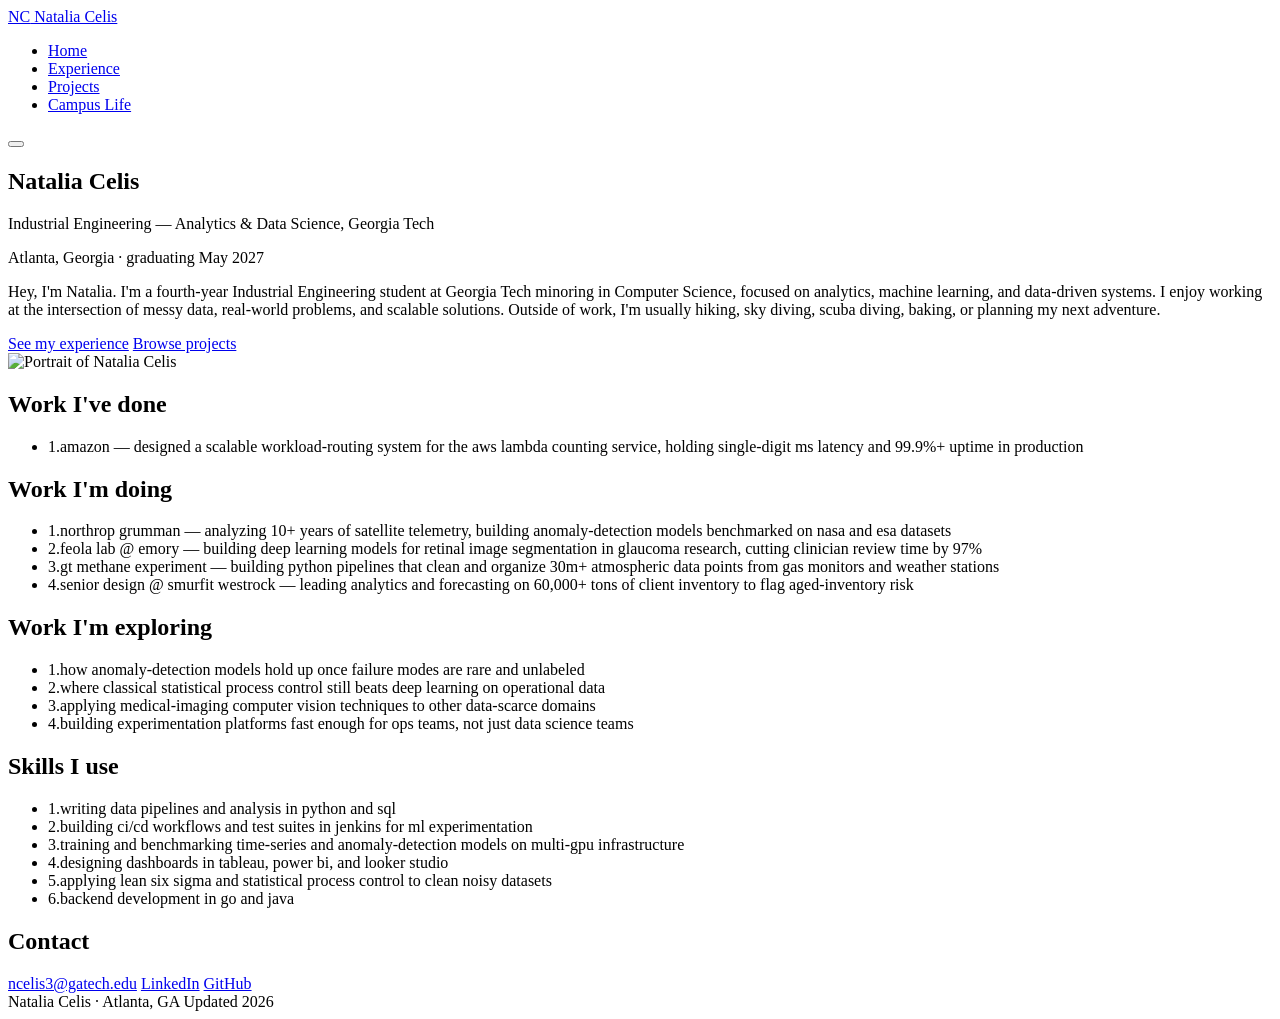
==== index.html @ 3fc2502f "Adjusted directiory" ====
<!DOCTYPE html>
<html lang="en">
<head>
  <meta charset="UTF-8">
  <meta name="viewport" content="width=device-width, initial-scale=1.0">
  <title>Natalia Celis — Industrial Engineering, Analytics &amp; Data</title>
  <meta name="description" content="Natalia Celis — Industrial Engineering student at Georgia Tech, concentrating in Analytics and Data Science. Data analytics experience at Northrop Grumman, Amazon, and Emory.">
  <link rel="stylesheet" href="css/style.css">
</head>
<body>

<header class="site-header">
  <div class="wrap">
    <a href="index.html" class="mark"><span class="box">NC</span> Natalia Celis</a>
    <nav class="primary">
      <ul>
        <li><a href="index.html" class="active">Home</a></li>
        <li><a href="experience.html">Experience</a></li>
        <li><a href="projects.html">Projects</a></li>
        <li><a href="campus.html">Campus Life</a></li>
      </ul>
    </nav>
    <button class="nav-toggle" aria-label="Toggle menu"><span></span></button>
  </div>
</header>

<main>
  <div class="wrap">

    <section class="hero">
      <div>
        <h1>Natalia Celis</h1>
        <p class="role-line">Industrial Engineering — Analytics &amp; Data Science, Georgia Tech</p>
        <p class="loc-line">Atlanta, Georgia · graduating May 2027</p>
        <p class="intro">Hey, I'm Natalia. I'm a fourth-year Industrial Engineering student at Georgia Tech minoring in Computer Science, focused on analytics, machine learning, and data-driven systems. I enjoy working at the intersection of messy data, real-world problems, and scalable solutions. Outside of work, I'm usually hiking, sky diving, scuba diving, baking, or planning my next adventure.</p>
        <div class="cta-row">
          <a class="link" href="experience.html">See my experience</a>
          <a class="link" href="projects.html">Browse projects</a>
        </div>
      </div>
      <div class="headshot-frame">
        <img src="images/headshot-placeholder.svg" alt="Portrait of Natalia Celis">
      </div>
    </section>

    <section class="section">
      <div class="work-groups">
        <div>
          <h2>Work I've done</h2>
          <ul class="narrative-list compact">
            <li><span class="idx">1.</span><span>amazon — designed a scalable workload-routing system for the aws lambda counting service, holding single-digit ms latency and 99.9%+ uptime in production</span></li>
          </ul>
        </div>

        <div>
          <h2>Work I'm doing</h2>
          <ul class="narrative-list compact">
            <li><span class="idx">1.</span><span>northrop grumman — analyzing 10+ years of satellite telemetry, building anomaly-detection models benchmarked on nasa and esa datasets</span></li>
            <li><span class="idx">2.</span><span>feola lab @ emory — building deep learning models for retinal image segmentation in glaucoma research, cutting clinician review time by 97%</span></li>
            <li><span class="idx">3.</span><span>gt methane experiment — building python pipelines that clean and organize 30m+ atmospheric data points from gas monitors and weather stations</span></li>
            <li><span class="idx">4.</span><span>senior design @ smurfit westrock — leading analytics and forecasting on 60,000+ tons of client inventory to flag aged-inventory risk</span></li>
          </ul>
        </div>

        <div>
          <h2>Work I'm exploring</h2>
          <ul class="narrative-list compact">
            <li><span class="idx">1.</span><span>how anomaly-detection models hold up once failure modes are rare and unlabeled</span></li>
            <li><span class="idx">2.</span><span>where classical statistical process control still beats deep learning on operational data</span></li>
            <li><span class="idx">3.</span><span>applying medical-imaging computer vision techniques to other data-scarce domains</span></li>
            <li><span class="idx">4.</span><span>building experimentation platforms fast enough for ops teams, not just data science teams</span></li>
          </ul>
        </div>

        <div>
          <h2>Skills I use</h2>
          <ul class="narrative-list compact">
            <li><span class="idx">1.</span><span>writing data pipelines and analysis in python and sql</span></li>
            <li><span class="idx">2.</span><span>building ci/cd workflows and test suites in jenkins for ml experimentation</span></li>
            <li><span class="idx">3.</span><span>training and benchmarking time-series and anomaly-detection models on multi-gpu infrastructure</span></li>
            <li><span class="idx">4.</span><span>designing dashboards in tableau, power bi, and looker studio</span></li>
            <li><span class="idx">5.</span><span>applying lean six sigma and statistical process control to clean noisy datasets</span></li>
            <li><span class="idx">6.</span><span>backend development in go and java</span></li>
          </ul>
        </div>
      </div>
    </section>

    <section class="section">
      <h2>Contact</h2>
      <div class="contact-list">
        <a class="link" href="mailto:ncelis3@gatech.edu">ncelis3@gatech.edu</a>
        <a class="link" href="https://www.linkedin.com/in/natalia-celis/" target="_blank" rel="noopener">LinkedIn</a>
        <a class="link" href="https://github.com/NataliaCelis" target="_blank" rel="noopener">GitHub</a>
      </div>
    </section>

  </div>
</main>

<footer class="site-footer">
  <div class="wrap">
    <span class="fine">Natalia Celis · Atlanta, GA</span>
    <span class="fine">Updated 2026</span>
  </div>
</footer>

<script src="js/main.js"></script>
</body>
</html>
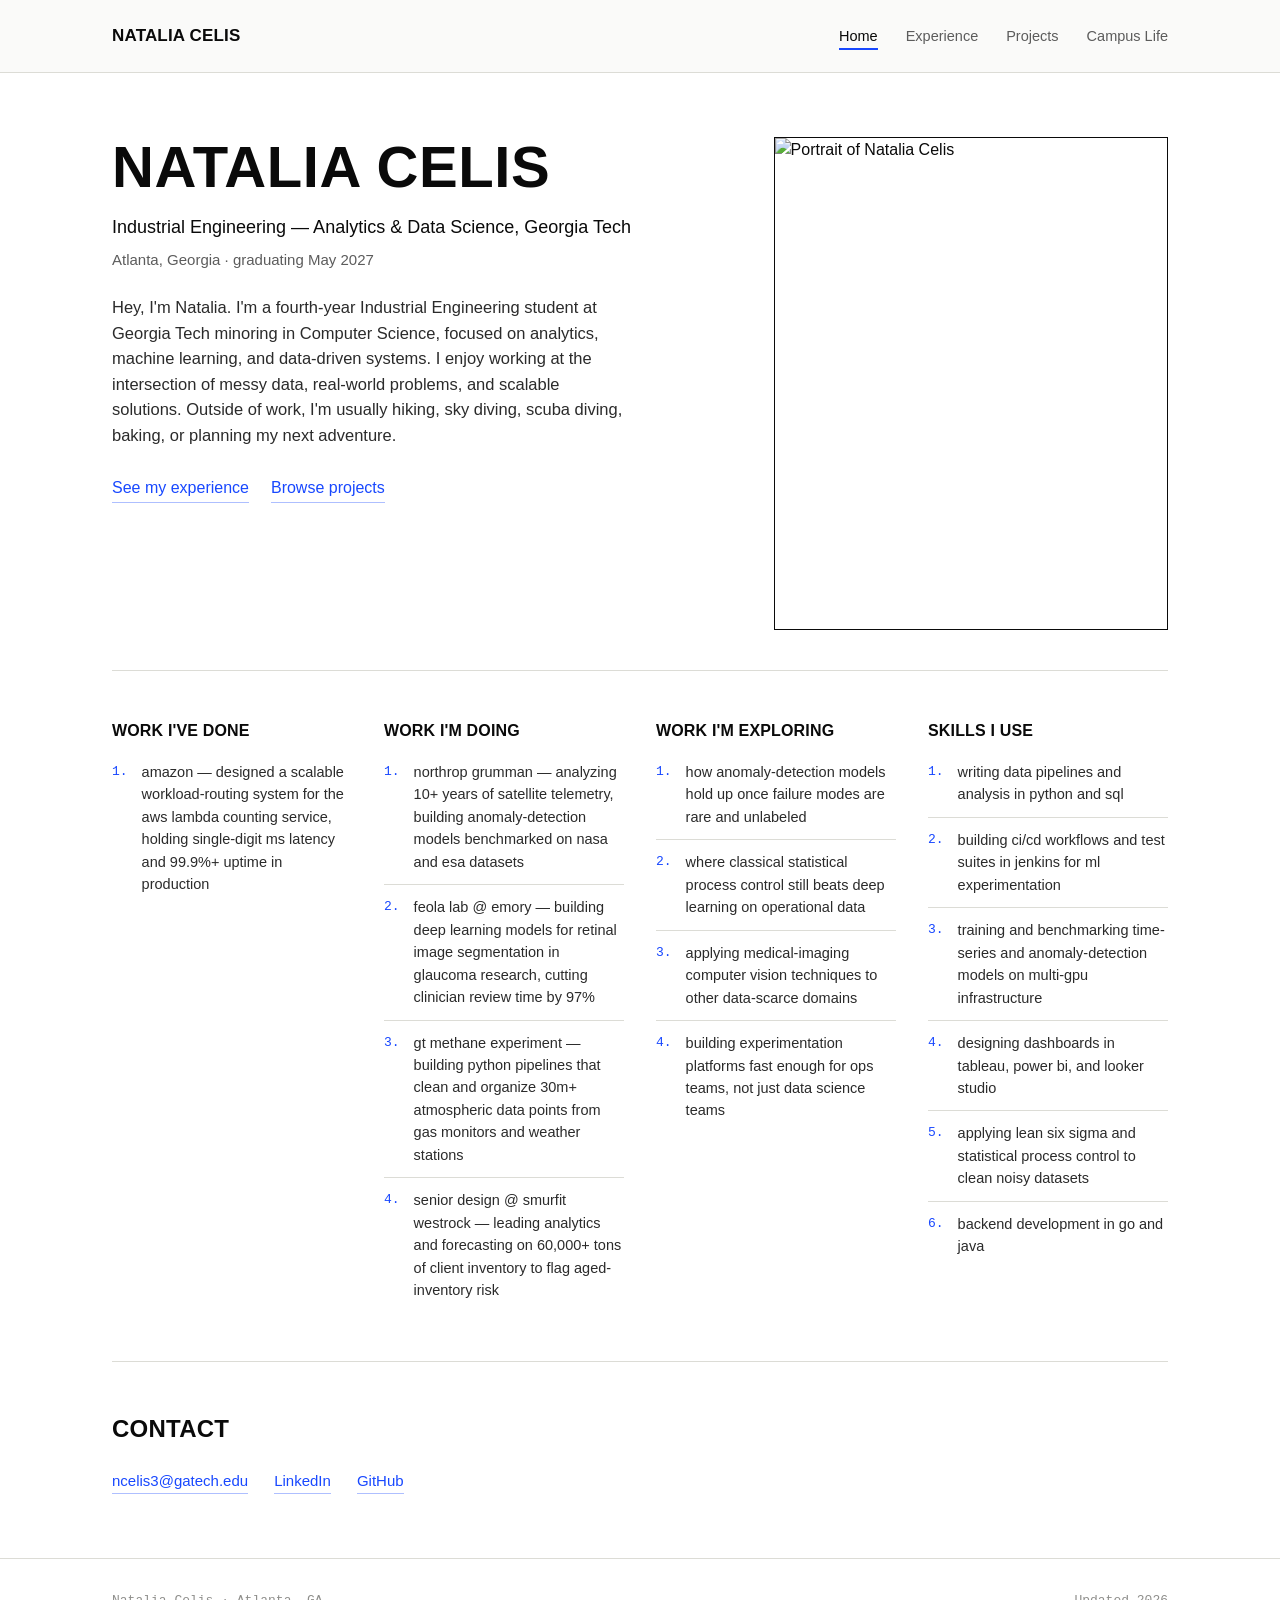
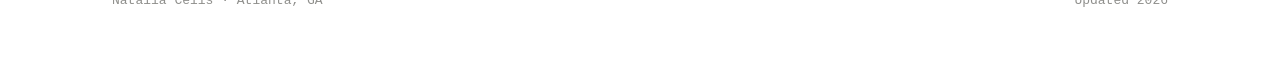
==== commit dfa1d42d: "More js movement" ====
--- a/index.html
+++ b/index.html
@@ -11,7 +11,7 @@
 
 <header class="site-header">
   <div class="wrap">
-    <a href="index.html" class="mark"><span class="box">NC</span> Natalia Celis</a>
+    <a href="index.html" class="mark">Natalia Celis</a>
     <nav class="primary">
       <ul>
         <li><a href="index.html" class="active">Home</a></li>
--- a/css/style.css
+++ b/css/style.css
@@ -0,0 +1,404 @@
+@import url('https://fonts.googleapis.com/css2?family=Space+Grotesk:wght@400;500;600;700&family=IBM+Plex+Sans:wght@400;500;600&family=IBM+Plex+Mono:wght@400;500&display=swap');
+
+/* ---------- Tokens ---------- */
+:root{
+  --black:#0a0a0a;
+  --white:#ffffff;
+  --paper:#ffffff;
+  --blue:#1848ff;
+  --blue-tint:#eaefff;
+  --gray:#5c5c5c;
+  --gray-light:#8f8f8c;
+  --line:#dcdcd6;
+
+  --display: 'Space Grotesk', sans-serif;
+  --body: 'IBM Plex Sans', sans-serif;
+  --mono: 'IBM Plex Mono', monospace;
+
+  --rail: 150px;         /* right-hand data rail width */
+  --content-max: 760px;
+  --gutter: 32px;
+}
+
+*{ box-sizing:border-box; }
+html{ scroll-behavior:smooth; }
+body{
+  margin:0;
+  background:var(--paper);
+  color:var(--black);
+  font-family:var(--body);
+  font-size:16px;
+  line-height:1.55;
+  -webkit-font-smoothing:antialiased;
+}
+img{ max-width:100%; display:block; }
+a{ color:inherit; text-decoration:none; }
+a.link{
+  color:var(--blue);
+  border-bottom:1px solid rgba(24,72,255,0.35);
+  padding-bottom:1px;
+  transition:border-color .15s ease, opacity .15s ease;
+}
+a.link:hover{ border-color:var(--blue); opacity:0.75; }
+h1,h2,h3{ font-family:var(--display); margin:0; font-weight:600; letter-spacing:-0.01em; }
+h1,h2{ text-transform:uppercase; font-weight:700; letter-spacing:0.01em; }
+p{ margin:0; }
+ul{ margin:0; padding:0; list-style:none; }
+
+:focus-visible{
+  outline:2px solid var(--blue);
+  outline-offset:3px;
+}
+
+@media (prefers-reduced-motion: reduce){
+  *{ animation-duration:.001ms !important; transition-duration:.001ms !important; scroll-behavior:auto !important; }
+}
+
+/* ---------- Shell ---------- */
+.wrap{
+  max-width:1120px;
+  margin:0 auto;
+  padding:0 var(--gutter);
+}
+
+/* ---------- Nav ---------- */
+.site-header{
+  position:sticky; top:0; z-index:20;
+  background:rgba(250,250,249,0.92);
+  backdrop-filter:blur(6px);
+  border-bottom:1px solid var(--line);
+}
+.site-header .wrap{
+  display:flex; align-items:center; justify-content:space-between;
+  height:72px;
+}
+.mark{
+  display:flex; align-items:center; gap:10px;
+  font-family:var(--display); font-weight:700; font-size:17px;
+  text-transform:uppercase; letter-spacing:0.01em;
+  transition:opacity .15s ease;
+}
+.mark:hover{ opacity:0.7; }
+nav.primary ul{ display:flex; gap:28px; }
+nav.primary a{
+  font-size:14.5px; color:var(--gray);
+  position:relative;
+  padding:4px 0;
+  transition:color .15s ease;
+}
+nav.primary a:hover{ color:var(--black); }
+nav.primary a.active{ color:var(--black); }
+nav.primary a::after{
+  content:"";
+  position:absolute; left:0; right:0; bottom:-2px;
+  height:2px; background:var(--blue);
+  transform:scaleX(0); transform-origin:left;
+  transition:transform .2s ease;
+}
+nav.primary a:hover::after,
+nav.primary a.active::after{ transform:scaleX(1); }
+.nav-toggle{ display:none; }
+
+@media (max-width:720px){
+  nav.primary ul{
+    position:fixed; inset:72px 0 auto 0;
+    flex-direction:column; gap:0;
+    background:var(--paper);
+    border-bottom:1px solid var(--line);
+    padding:8px var(--gutter) 20px;
+    transform:translateY(-8px);
+    opacity:0; pointer-events:none;
+    transition:opacity .15s ease, transform .15s ease;
+  }
+  nav.primary ul.open{
+    opacity:1; pointer-events:auto; transform:translateY(0);
+  }
+  nav.primary a{ display:block; padding:12px 0; border-bottom:1px solid var(--line); font-size:16px; }
+  .nav-toggle{
+    display:block; background:none; border:1px solid var(--black);
+    width:38px; height:34px; cursor:pointer; position:relative;
+  }
+  .nav-toggle span, .nav-toggle::before, .nav-toggle::after{
+    content:""; position:absolute; left:9px; right:9px; height:1.5px; background:var(--black);
+  }
+  .nav-toggle::before{ top:12px; }
+  .nav-toggle::after{ bottom:12px; }
+  .nav-toggle span{ top:17px; }
+}
+
+/* ---------- Page header block ---------- */
+.page-head{
+  padding:56px 0 40px;
+  border-bottom:1px solid var(--line);
+}
+.page-head h1{ font-size:clamp(32px,5vw,44px); max-width:640px; }
+.page-head .sub{
+  margin-top:14px; color:var(--gray); max-width:560px; font-size:16px;
+}
+
+/* ---------- Row: content column + right rail ---------- */
+.row{
+  display:grid;
+  grid-template-columns: 1fr var(--rail);
+  gap:var(--gutter);
+  padding:36px 0;
+  border-bottom:1px solid var(--line);
+  transition:background .2s ease;
+}
+.row.has-logo{ grid-template-columns: 56px 1fr var(--rail); }
+.row:last-child{ border-bottom:none; }
+.row:hover{ background:var(--blue-tint); }
+.row .logo{
+  width:56px; height:56px; border-radius:12px;
+  background:var(--white); border:1px solid var(--line);
+  display:flex; align-items:center; justify-content:center;
+  font-family:var(--mono); font-weight:600; font-size:13px; color:var(--blue);
+  transition:transform .25s ease, background .25s ease;
+}
+.row:hover .logo{ transform:rotate(-3deg) scale(1.05); background:var(--blue-tint); }
+.row .rail{
+  font-family:var(--mono); font-size:12.5px; color:var(--gray);
+  text-align:right; padding-top:4px; white-space:nowrap;
+}
+.row .content{ transition:transform .2s ease; }
+.row:hover .content{ transform:translateX(4px); }
+.row .content h3{ font-size:20px; text-transform:none; }
+.row .content .role{ margin-top:4px; color:var(--black); font-size:15.5px; }
+.row .content .loc{ margin-top:2px; color:var(--gray); font-size:14px; }
+.row .content ul.bullets{ margin-top:14px; display:flex; flex-direction:column; gap:8px; }
+.row .content ul.bullets li{
+  font-size:15px; color:#2b2b2b; padding-left:16px; position:relative;
+}
+.row .content ul.bullets li::before{
+  content:""; position:absolute; left:0; top:9px;
+  width:6px; height:1.5px; background:var(--blue);
+}
+.row .links{ margin-top:14px; display:flex; gap:18px; flex-wrap:wrap; }
+
+@media (max-width:640px){
+  .row{ grid-template-columns:1fr; }
+  .row.has-logo{ grid-template-columns:1fr; }
+  .row .rail{ text-align:left; padding-top:0; order:-1; }
+  .row .logo{ order:-2; margin-bottom:4px; }
+}
+
+/* ---------- Home hero ---------- */
+.hero{
+  padding:64px 0 40px;
+  display:grid;
+  grid-template-columns: 1.4fr 0.9fr;
+  gap:48px;
+  align-items:start;
+  border-bottom:1px solid var(--line);
+}
+.hero h1{ font-size:clamp(38px,6vw,58px); line-height:1.05; }
+.hero .role-line{
+  margin-top:16px; font-size:18px; color:var(--black); font-family:var(--display); font-weight:500;
+}
+.hero .loc-line{ margin-top:6px; color:var(--gray); font-size:15px; }
+.hero .intro{ margin-top:24px; max-width:520px; font-size:16.5px; color:#2b2b2b; }
+.hero .cta-row{ margin-top:28px; display:flex; gap:22px; flex-wrap:wrap; align-items:center; }
+
+.headshot-frame{
+  border:1.5px solid var(--black);
+  aspect-ratio:4/5;
+  overflow:hidden;
+  background:var(--white);
+}
+.headshot-frame img{ width:100%; height:100%; object-fit:cover; }
+
+@media (max-width:800px){
+  .hero{ grid-template-columns:1fr; }
+  .headshot-frame{ max-width:280px; }
+}
+
+/* ---------- Data strip ---------- */
+.data-strip{
+  padding:32px 0;
+  border-bottom:1px solid var(--line);
+  display:grid;
+  grid-template-columns:repeat(4,1fr);
+  gap:20px;
+}
+.data-strip .stat .num{
+  font-family:var(--mono); font-size:clamp(22px,3.4vw,30px); color:var(--blue);
+}
+.data-strip .stat .label{ margin-top:6px; font-size:13.5px; color:var(--gray); }
+@media (max-width:640px){
+  .data-strip{ grid-template-columns:repeat(2,1fr); }
+}
+
+/* ---------- Section ---------- */
+.section{ padding:48px 0; border-bottom:1px solid var(--line); }
+.section:last-of-type{ border-bottom:none; }
+.section h2{ font-size:24px; margin-bottom:22px; }
+
+/* Currently list */
+.currently li{
+  display:grid; grid-template-columns: 18px 1fr; gap:12px;
+  padding:12px 0; border-top:1px solid var(--line);
+  font-size:15.5px;
+}
+.currently li:first-child{ border-top:none; }
+.currently li::before{
+  content:""; width:6px; height:6px; border-radius:50%; background:var(--blue);
+  margin-top:8px;
+}
+.currently .co{ color:var(--gray); font-size:14px; }
+
+/* Off the clock */
+.offclock{ display:flex; flex-wrap:wrap; gap:12px; }
+.offclock span{
+  font-family:var(--mono); font-size:13.5px;
+  border:1px solid var(--line); padding:7px 12px;
+  color:#2b2b2b;
+}
+
+/* Contact */
+.contact-list{ display:flex; flex-wrap:wrap; gap:26px; }
+.contact-list a{ font-size:15px; }
+
+/* ---------- Projects grid ---------- */
+.projects-grid{
+  display:grid; grid-template-columns:repeat(2,1fr); gap:1px;
+  background:var(--line);
+  border:1px solid var(--line);
+  margin-top:8px;
+}
+.project-card{
+  background:var(--paper); padding:28px;
+  display:flex; gap:20px; align-items:flex-start;
+  transition:background .2s ease;
+}
+.project-card:hover{ background:var(--blue-tint); }
+.project-card .card-text{
+  flex:1; min-width:0;
+  display:flex; flex-direction:column; gap:12px;
+}
+.project-card .card-image{
+  width:112px; height:112px; flex-shrink:0;
+  border-radius:18px; overflow:hidden;
+  border:1px solid var(--line);
+  background:var(--white);
+}
+.project-card .card-image img{ width:100%; height:100%; object-fit:cover; transition:transform .35s ease; }
+.project-card:hover .card-image img{ transform:scale(1.08); }
+.project-card h3{ font-size:19px; text-transform:none; }
+.project-card .stack{ display:flex; flex-wrap:wrap; gap:8px; }
+.project-card .stack span{
+  font-family:var(--mono); font-size:12px; color:var(--black);
+  background:var(--blue-tint);
+  border-radius:999px;
+  padding:5px 12px;
+}
+.project-card p.desc{ font-size:14.5px; color:#2b2b2b; }
+.project-card .plinks{ display:flex; gap:16px; margin-top:4px; }
+
+@media (max-width:720px){
+  .projects-grid{ grid-template-columns:1fr; }
+}
+@media (max-width:520px){
+  .project-card{ flex-direction:column-reverse; }
+  .project-card .card-image{ width:88px; height:88px; }
+}
+
+/* ---------- Coursework tags ---------- */
+.tag-grid{ display:flex; flex-wrap:wrap; gap:10px; }
+.tag-grid span{
+  font-family:var(--mono); font-size:13px;
+  background:var(--blue-tint); color:var(--black);
+  padding:8px 12px; border:1px solid var(--line);
+}
+
+/* ---------- Course groups (Campus Life) ---------- */
+.course-groups{
+  display:grid; grid-template-columns:repeat(3,1fr); gap:36px;
+}
+.course-group h3{
+  font-family:var(--body); font-weight:600; font-size:14.5px;
+  color:var(--gray); margin-bottom:4px;
+}
+.course-group ul{ margin-top:10px; }
+.course-group li{
+  font-size:14.5px; padding:10px 0; border-top:1px solid var(--line);
+}
+.course-group li:first-child{ border-top:none; }
+@media (max-width:800px){
+  .course-groups{ grid-template-columns:1fr 1fr; }
+}
+@media (max-width:560px){
+  .course-groups{ grid-template-columns:1fr; }
+}
+
+/* ---------- Work I'm exploring / Skills I use (narrative lists) ---------- */
+.narrative-list{ display:flex; flex-direction:column; }
+.narrative-list li{
+  padding:16px 0; border-top:1px solid var(--line);
+  font-size:15px; color:#2b2b2b; display:flex; gap:14px;
+}
+.narrative-list li:first-child{ border-top:none; }
+.narrative-list li .idx{
+  font-family:var(--mono); font-size:13px; color:var(--blue); flex-shrink:0; padding-top:1px;
+}
+.category-intro{ color:var(--gray); font-size:15px; max-width:600px; margin-bottom:8px; }
+
+/* ---------- Work I've done / doing / exploring — home columns ---------- */
+.narrative-list.compact li{ padding:11px 0; font-size:14.5px; }
+.work-groups{
+  display:grid; grid-template-columns:repeat(4,1fr); gap:32px; align-items:start;
+}
+.work-groups h2{ font-size:16px; margin-bottom:6px; }
+@media (max-width:900px){
+  .work-groups{ grid-template-columns:repeat(2,1fr); gap:28px 32px; }
+}
+@media (max-width:560px){
+  .work-groups{ grid-template-columns:1fr; }
+}
+/* ---------- Campus club entries with photo collage ---------- */
+.club{
+  display:grid; grid-template-columns: 1fr 280px; gap:28px;
+  padding:36px 0; border-bottom:1px solid var(--line);
+  transition:background .2s ease;
+}
+.club:last-child{ border-bottom:none; }
+.club:hover{ background:var(--blue-tint); }
+.club .content h3{ font-size:20px; text-transform:none; }
+.club .content .role{ margin-top:4px; font-size:15.5px; }
+.club .content .dates{ margin-top:2px; font-family:var(--mono); font-size:13px; color:var(--gray); }
+.club .content ul.bullets{ margin-top:14px; display:flex; flex-direction:column; gap:8px; }
+.club .content ul.bullets li{ font-size:15px; color:#2b2b2b; padding-left:16px; position:relative; }
+.club .content ul.bullets li::before{
+  content:""; position:absolute; left:0; top:9px;
+  width:6px; height:1.5px; background:var(--blue);
+}
+.club .links{ margin-top:14px; display:flex; gap:18px; }
+
+.collage{
+  display:grid; grid-template-columns:repeat(2,1fr); grid-auto-rows:88px; gap:6px;
+}
+.collage img{
+  width:100%; height:100%; object-fit:cover; border-radius:10px;
+  transition:transform .3s ease;
+}
+.collage img:hover{ transform:scale(1.04); }
+.collage img:only-child{ grid-column:1/-1; grid-row:1/4; border-radius:14px; }
+.collage img:first-child:nth-last-child(3){ grid-column:1/-1; grid-row:1/2; }
+
+@media (max-width:720px){
+  .club{ grid-template-columns:1fr; }
+  .collage{ grid-auto-rows:110px; max-width:360px; }
+}
+
+/* ---------- Scroll reveal ---------- */
+.reveal{ opacity:0; transform:translateY(16px); transition:opacity .5s ease, transform .5s ease; }
+.reveal.in-view{ opacity:1; transform:translateY(0); }
+
+footer.site-footer{
+  border-top:1px solid var(--line);
+  padding:32px 0 48px;
+  margin-top:16px;
+}
+footer.site-footer .wrap{
+  display:flex; justify-content:space-between; align-items:center; flex-wrap:wrap; gap:12px;
+}
+footer.site-footer .fine{ color:var(--gray-light); font-size:13px; font-family:var(--mono); }
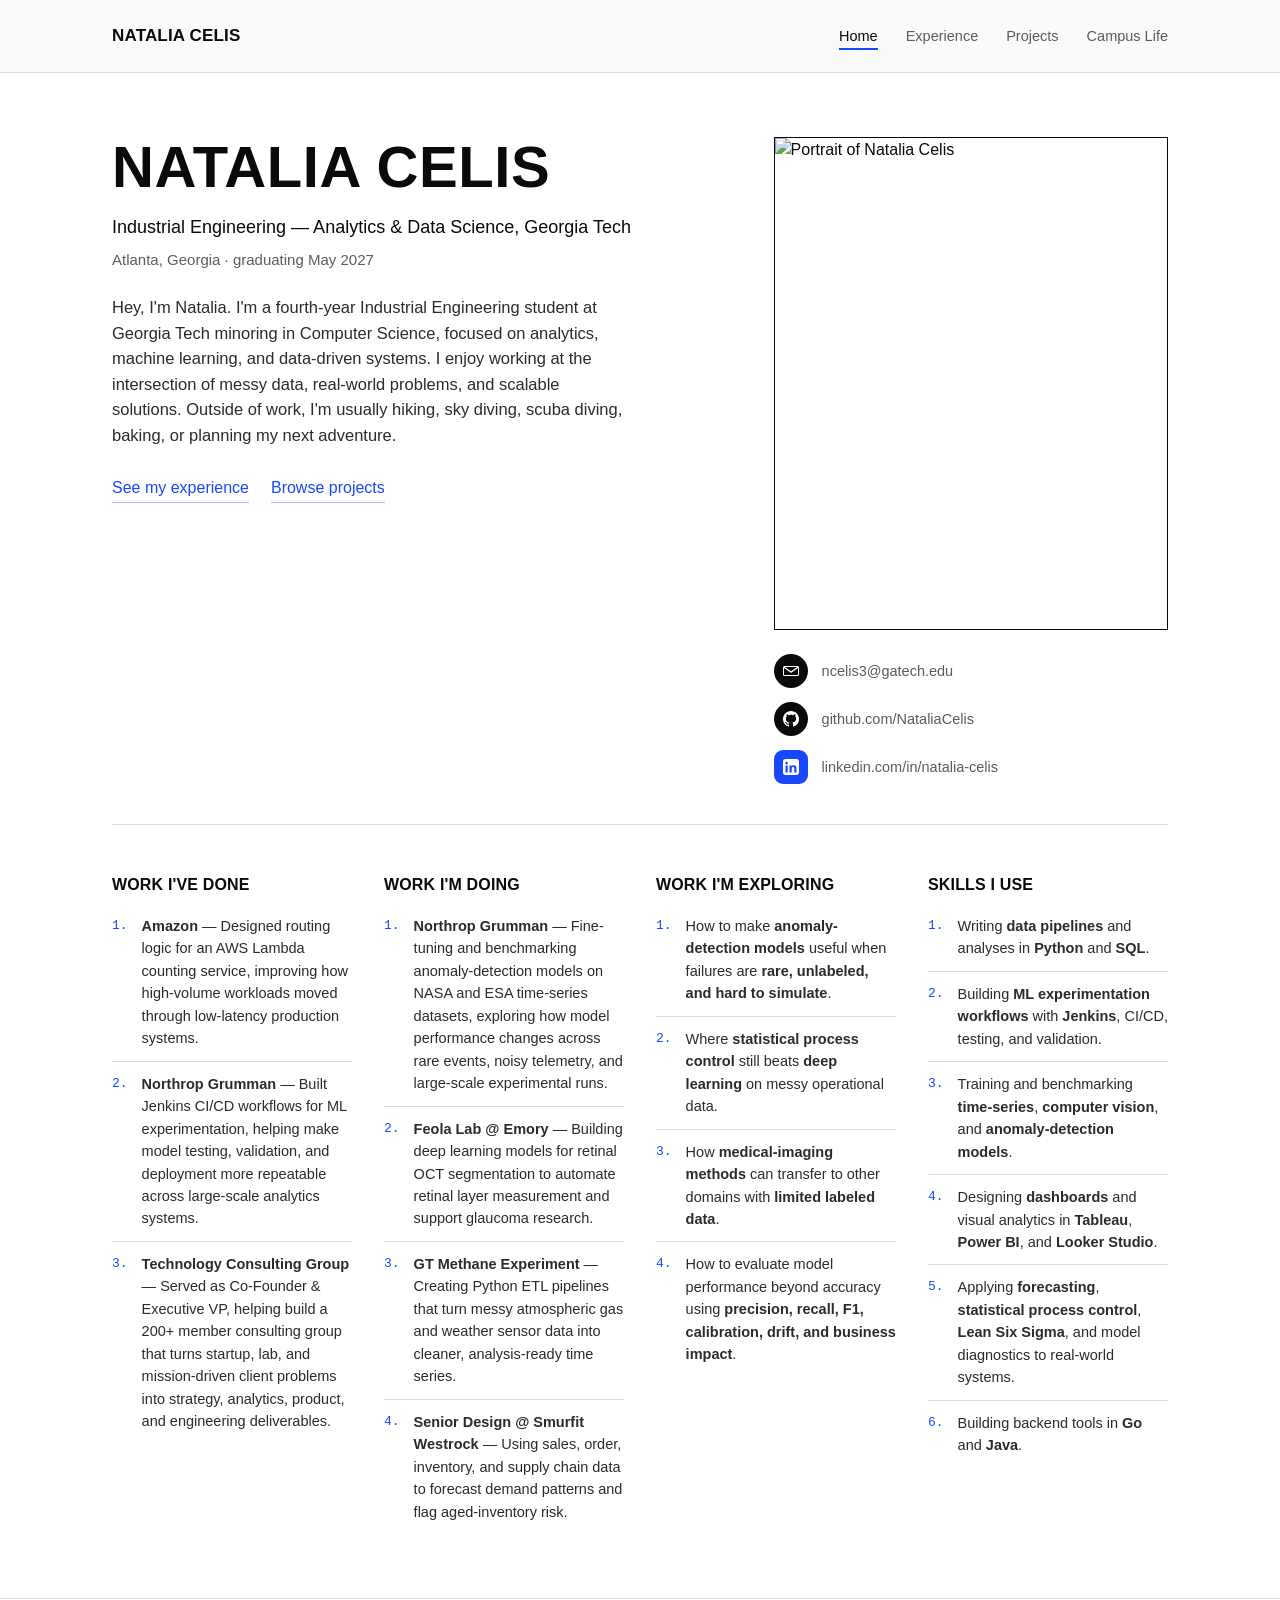
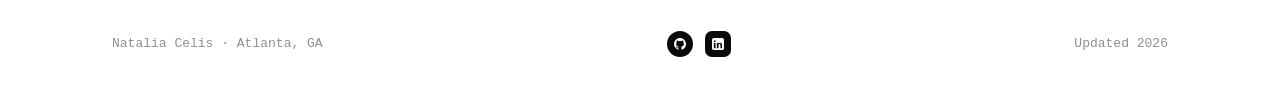
==== commit e0553b31: "index adjustments" ====
--- a/index.html
+++ b/index.html
@@ -38,8 +38,24 @@
           <a class="link" href="projects.html">Browse projects</a>
         </div>
       </div>
-      <div class="headshot-frame">
-        <img src="images/headshot-placeholder.svg" alt="Portrait of Natalia Celis">
+      <div>
+        <div class="headshot-frame">
+          <img src="images/headshot-placeholder.svg" alt="Portrait of Natalia Celis">
+        </div>
+        <div class="contact-icons">
+          <a href="mailto:ncelis3@gatech.edu">
+            <span class="icon"><svg viewBox="0 0 16 16" xmlns="http://www.w3.org/2000/svg"><path d="M1.5 3A1.5 1.5 0 0 0 0 4.5v7A1.5 1.5 0 0 0 1.5 13h13a1.5 1.5 0 0 0 1.5-1.5v-7A1.5 1.5 0 0 0 14.5 3h-13zm.35 1h12.3L8 8.15 1.85 4zM1 5.1l6.7 4.53a.5.5 0 0 0 .6 0L15 5.1V11.5a.5.5 0 0 1-.5.5h-13a.5.5 0 0 1-.5-.5V5.1z"/></svg></span>
+            ncelis3@gatech.edu
+          </a>
+          <a href="https://github.com/NataliaCelis" target="_blank" rel="noopener">
+            <span class="icon"><svg viewBox="0 0 16 16" xmlns="http://www.w3.org/2000/svg"><path d="M8 0C3.58 0 0 3.58 0 8c0 3.54 2.29 6.53 5.47 7.59.4.07.55-.17.55-.38 0-.19-.01-.82-.01-1.49-2.01.37-2.53-.49-2.69-.94-.09-.23-.48-.94-.82-1.13-.28-.15-.68-.52-.01-.53.63-.01 1.08.58 1.23.82.72 1.21 1.87.87 2.33.66.07-.52.28-.87.51-1.07-1.78-.2-3.64-.89-3.64-3.95 0-.87.31-1.59.82-2.15-.08-.2-.36-1.02.08-2.12 0 0 .67-.21 2.2.82.64-.18 1.32-.27 2-.27.68 0 1.36.09 2 .27 1.53-1.04 2.2-.82 2.2-.82.44 1.1.16 1.92.08 2.12.51.56.82 1.27.82 2.15 0 3.07-1.87 3.75-3.65 3.95.29.25.54.73.54 1.48 0 1.07-.01 1.93-.01 2.2 0 .21.15.46.55.38A8.01 8.01 0 0 0 16 8c0-4.42-3.58-8-8-8z"/></svg></span>
+            github.com/NataliaCelis
+          </a>
+          <a href="https://www.linkedin.com/in/natalia-celis/" target="_blank" rel="noopener">
+            <span class="icon linkedin"><svg viewBox="0 0 16 16" xmlns="http://www.w3.org/2000/svg"><path d="M13.5 0h-11C1.12 0 0 1.12 0 2.5v11C0 14.88 1.12 16 2.5 16h11c1.38 0 2.5-1.12 2.5-2.5v-11C16 1.12 14.88 0 13.5 0zM4.75 13.5h-2.2v-7h2.2v7zM3.65 5.4a1.28 1.28 0 1 1 0-2.56 1.28 1.28 0 0 1 0 2.56zM13.5 13.5h-2.2v-3.6c0-.86-.02-1.96-1.2-1.96-1.2 0-1.38.94-1.38 1.9v3.66h-2.2v-7h2.11v.96h.03c.3-.56 1.02-1.15 2.1-1.15 2.25 0 2.66 1.48 2.66 3.4v3.79z"/></svg></span>
+            linkedin.com/in/natalia-celis
+          </a>
+        </div>
       </div>
     </section>
 
@@ -48,50 +64,43 @@
         <div>
           <h2>Work I've done</h2>
           <ul class="narrative-list compact">
-            <li><span class="idx">1.</span><span>amazon — designed a scalable workload-routing system for the aws lambda counting service, holding single-digit ms latency and 99.9%+ uptime in production</span></li>
+            <li><span class="idx">1.</span><span><strong>Amazon</strong> — Designed routing logic for an AWS Lambda counting service, improving how high-volume workloads moved through low-latency production systems.</span></li>
+            <li><span class="idx">2.</span><span><strong>Northrop Grumman</strong> — Built Jenkins CI/CD workflows for ML experimentation, helping make model testing, validation, and deployment more repeatable across large-scale analytics systems.</span></li>
+            <li><span class="idx">3.</span><span><strong>Technology Consulting Group</strong> — Served as Co-Founder &amp; Executive VP, helping build a 200+ member consulting group that turns startup, lab, and mission-driven client problems into strategy, analytics, product, and engineering deliverables.</span></li>
           </ul>
         </div>
 
         <div>
           <h2>Work I'm doing</h2>
           <ul class="narrative-list compact">
-            <li><span class="idx">1.</span><span>northrop grumman — analyzing 10+ years of satellite telemetry, building anomaly-detection models benchmarked on nasa and esa datasets</span></li>
-            <li><span class="idx">2.</span><span>feola lab @ emory — building deep learning models for retinal image segmentation in glaucoma research, cutting clinician review time by 97%</span></li>
-            <li><span class="idx">3.</span><span>gt methane experiment — building python pipelines that clean and organize 30m+ atmospheric data points from gas monitors and weather stations</span></li>
-            <li><span class="idx">4.</span><span>senior design @ smurfit westrock — leading analytics and forecasting on 60,000+ tons of client inventory to flag aged-inventory risk</span></li>
+            <li><span class="idx">1.</span><span><strong>Northrop Grumman</strong> — Fine-tuning and benchmarking anomaly-detection models on NASA and ESA time-series datasets, exploring how model performance changes across rare events, noisy telemetry, and large-scale experimental runs.</span></li>
+            <li><span class="idx">2.</span><span><strong>Feola Lab @ Emory</strong> — Building deep learning models for retinal OCT segmentation to automate retinal layer measurement and support glaucoma research.</span></li>
+            <li><span class="idx">3.</span><span><strong>GT Methane Experiment</strong> — Creating Python ETL pipelines that turn messy atmospheric gas and weather sensor data into cleaner, analysis-ready time series.</span></li>
+            <li><span class="idx">4.</span><span><strong>Senior Design @ Smurfit Westrock</strong> — Using sales, order, inventory, and supply chain data to forecast demand patterns and flag aged-inventory risk.</span></li>
           </ul>
         </div>
 
         <div>
           <h2>Work I'm exploring</h2>
           <ul class="narrative-list compact">
-            <li><span class="idx">1.</span><span>how anomaly-detection models hold up once failure modes are rare and unlabeled</span></li>
-            <li><span class="idx">2.</span><span>where classical statistical process control still beats deep learning on operational data</span></li>
-            <li><span class="idx">3.</span><span>applying medical-imaging computer vision techniques to other data-scarce domains</span></li>
-            <li><span class="idx">4.</span><span>building experimentation platforms fast enough for ops teams, not just data science teams</span></li>
+            <li><span class="idx">1.</span><span>How to make <strong>anomaly-detection models</strong> useful when failures are <strong>rare, unlabeled, and hard to simulate</strong>.</span></li>
+            <li><span class="idx">2.</span><span>Where <strong>statistical process control</strong> still beats <strong>deep learning</strong> on messy operational data.</span></li>
+            <li><span class="idx">3.</span><span>How <strong>medical-imaging methods</strong> can transfer to other domains with <strong>limited labeled data</strong>.</span></li>
+            <li><span class="idx">4.</span><span>How to evaluate model performance beyond accuracy using <strong>precision, recall, F1, calibration, drift, and business impact</strong>.</span></li>
           </ul>
         </div>
 
         <div>
           <h2>Skills I use</h2>
           <ul class="narrative-list compact">
-            <li><span class="idx">1.</span><span>writing data pipelines and analysis in python and sql</span></li>
-            <li><span class="idx">2.</span><span>building ci/cd workflows and test suites in jenkins for ml experimentation</span></li>
-            <li><span class="idx">3.</span><span>training and benchmarking time-series and anomaly-detection models on multi-gpu infrastructure</span></li>
-            <li><span class="idx">4.</span><span>designing dashboards in tableau, power bi, and looker studio</span></li>
-            <li><span class="idx">5.</span><span>applying lean six sigma and statistical process control to clean noisy datasets</span></li>
-            <li><span class="idx">6.</span><span>backend development in go and java</span></li>
+            <li><span class="idx">1.</span><span>Writing <strong>data pipelines</strong> and analyses in <strong>Python</strong> and <strong>SQL</strong>.</span></li>
+            <li><span class="idx">2.</span><span>Building <strong>ML experimentation workflows</strong> with <strong>Jenkins</strong>, CI/CD, testing, and validation.</span></li>
+            <li><span class="idx">3.</span><span>Training and benchmarking <strong>time-series</strong>, <strong>computer vision</strong>, and <strong>anomaly-detection models</strong>.</span></li>
+            <li><span class="idx">4.</span><span>Designing <strong>dashboards</strong> and visual analytics in <strong>Tableau</strong>, <strong>Power BI</strong>, and <strong>Looker Studio</strong>.</span></li>
+            <li><span class="idx">5.</span><span>Applying <strong>forecasting</strong>, <strong>statistical process control</strong>, <strong>Lean Six Sigma</strong>, and model diagnostics to real-world systems.</span></li>
+            <li><span class="idx">6.</span><span>Building backend tools in <strong>Go</strong> and <strong>Java</strong>.</span></li>
           </ul>
         </div>
-      </div>
-    </section>
-
-    <section class="section">
-      <h2>Contact</h2>
-      <div class="contact-list">
-        <a class="link" href="mailto:ncelis3@gatech.edu">ncelis3@gatech.edu</a>
-        <a class="link" href="https://www.linkedin.com/in/natalia-celis/" target="_blank" rel="noopener">LinkedIn</a>
-        <a class="link" href="https://github.com/NataliaCelis" target="_blank" rel="noopener">GitHub</a>
       </div>
     </section>
 
@@ -101,6 +110,12 @@
 <footer class="site-footer">
   <div class="wrap">
     <span class="fine">Natalia Celis · Atlanta, GA</span>
+    <div class="footer-icons">
+      <a href="https://github.com/NataliaCelis" target="_blank" rel="noopener" aria-label="GitHub">
+        <svg viewBox="0 0 16 16" xmlns="http://www.w3.org/2000/svg"><path d="M8 0C3.58 0 0 3.58 0 8c0 3.54 2.29 6.53 5.47 7.59.4.07.55-.17.55-.38 0-.19-.01-.82-.01-1.49-2.01.37-2.53-.49-2.69-.94-.09-.23-.48-.94-.82-1.13-.28-.15-.68-.52-.01-.53.63-.01 1.08.58 1.23.82.72 1.21 1.87.87 2.33.66.07-.52.28-.87.51-1.07-1.78-.2-3.64-.89-3.64-3.95 0-.87.31-1.59.82-2.15-.08-.2-.36-1.02.08-2.12 0 0 .67-.21 2.2.82.64-.18 1.32-.27 2-.27.68 0 1.36.09 2 .27 1.53-1.04 2.2-.82 2.2-.82.44 1.1.16 1.92.08 2.12.51.56.82 1.27.82 2.15 0 3.07-1.87 3.75-3.65 3.95.29.25.54.73.54 1.48 0 1.07-.01 1.93-.01 2.2 0 .21.15.46.55.38A8.01 8.01 0 0 0 16 8c0-4.42-3.58-8-8-8z"/></svg>
+      </a>
+      <a href="https://www.linkedin.com/in/natalia-celis/" target="_blank" rel="noopener" aria-label="LinkedIn" class="linkedin"><svg viewBox="0 0 16 16" xmlns="http://www.w3.org/2000/svg"><path d="M13.5 0h-11C1.12 0 0 1.12 0 2.5v11C0 14.88 1.12 16 2.5 16h11c1.38 0 2.5-1.12 2.5-2.5v-11C16 1.12 14.88 0 13.5 0zM4.75 13.5h-2.2v-7h2.2v7zM3.65 5.4a1.28 1.28 0 1 1 0-2.56 1.28 1.28 0 0 1 0 2.56zM13.5 13.5h-2.2v-3.6c0-.86-.02-1.96-1.2-1.96-1.2 0-1.38.94-1.38 1.9v3.66h-2.2v-7h2.11v.96h.03c.3-.56 1.02-1.15 2.1-1.15 2.25 0 2.66 1.48 2.66 3.4v3.79z"/></svg></a>
+    </div>
     <span class="fine">Updated 2026</span>
   </div>
 </footer>
--- a/css/style.css
+++ b/css/style.css
@@ -393,6 +393,41 @@
 .reveal{ opacity:0; transform:translateY(16px); transition:opacity .5s ease, transform .5s ease; }
 .reveal.in-view{ opacity:1; transform:translateY(0); }
 
+/* ---------- Contact icons (home hero, under photo) ---------- */
+.contact-icons{ display:flex; flex-direction:column; gap:14px; margin-top:24px; }
+.contact-icons a{
+  display:flex; align-items:center; gap:14px;
+  font-size:14.5px; color:var(--gray);
+  transition:color .15s ease;
+}
+.contact-icons a:hover{ color:var(--black); }
+.contact-icons .icon{
+  width:34px; height:34px; border-radius:50%;
+  display:flex; align-items:center; justify-content:center;
+  background:var(--black); flex-shrink:0;
+  transition:transform .2s ease;
+}
+.contact-icons a:hover .icon{ transform:scale(1.08); }
+.contact-icons .icon svg{ width:16px; height:16px; fill:var(--white); }
+.contact-icons .icon.linkedin{
+  background:var(--blue); border-radius:9px;
+}
+.contact-icons .icon.linkedin svg{ fill:var(--white); }
+
+/* ---------- Footer social icons ---------- */
+.footer-icons{ display:flex; gap:12px; }
+.footer-icons a{
+  width:26px; height:26px; border-radius:50%;
+  background:var(--black);
+  display:flex; align-items:center; justify-content:center;
+  transition:background .15s ease, transform .15s ease;
+}
+.footer-icons a:hover{ background:var(--blue); transform:translateY(-2px); }
+.footer-icons a svg{ width:12px; height:12px; fill:var(--white); }
+.footer-icons a.linkedin{
+  border-radius:7px;
+}
+
 footer.site-footer{
   border-top:1px solid var(--line);
   padding:32px 0 48px;
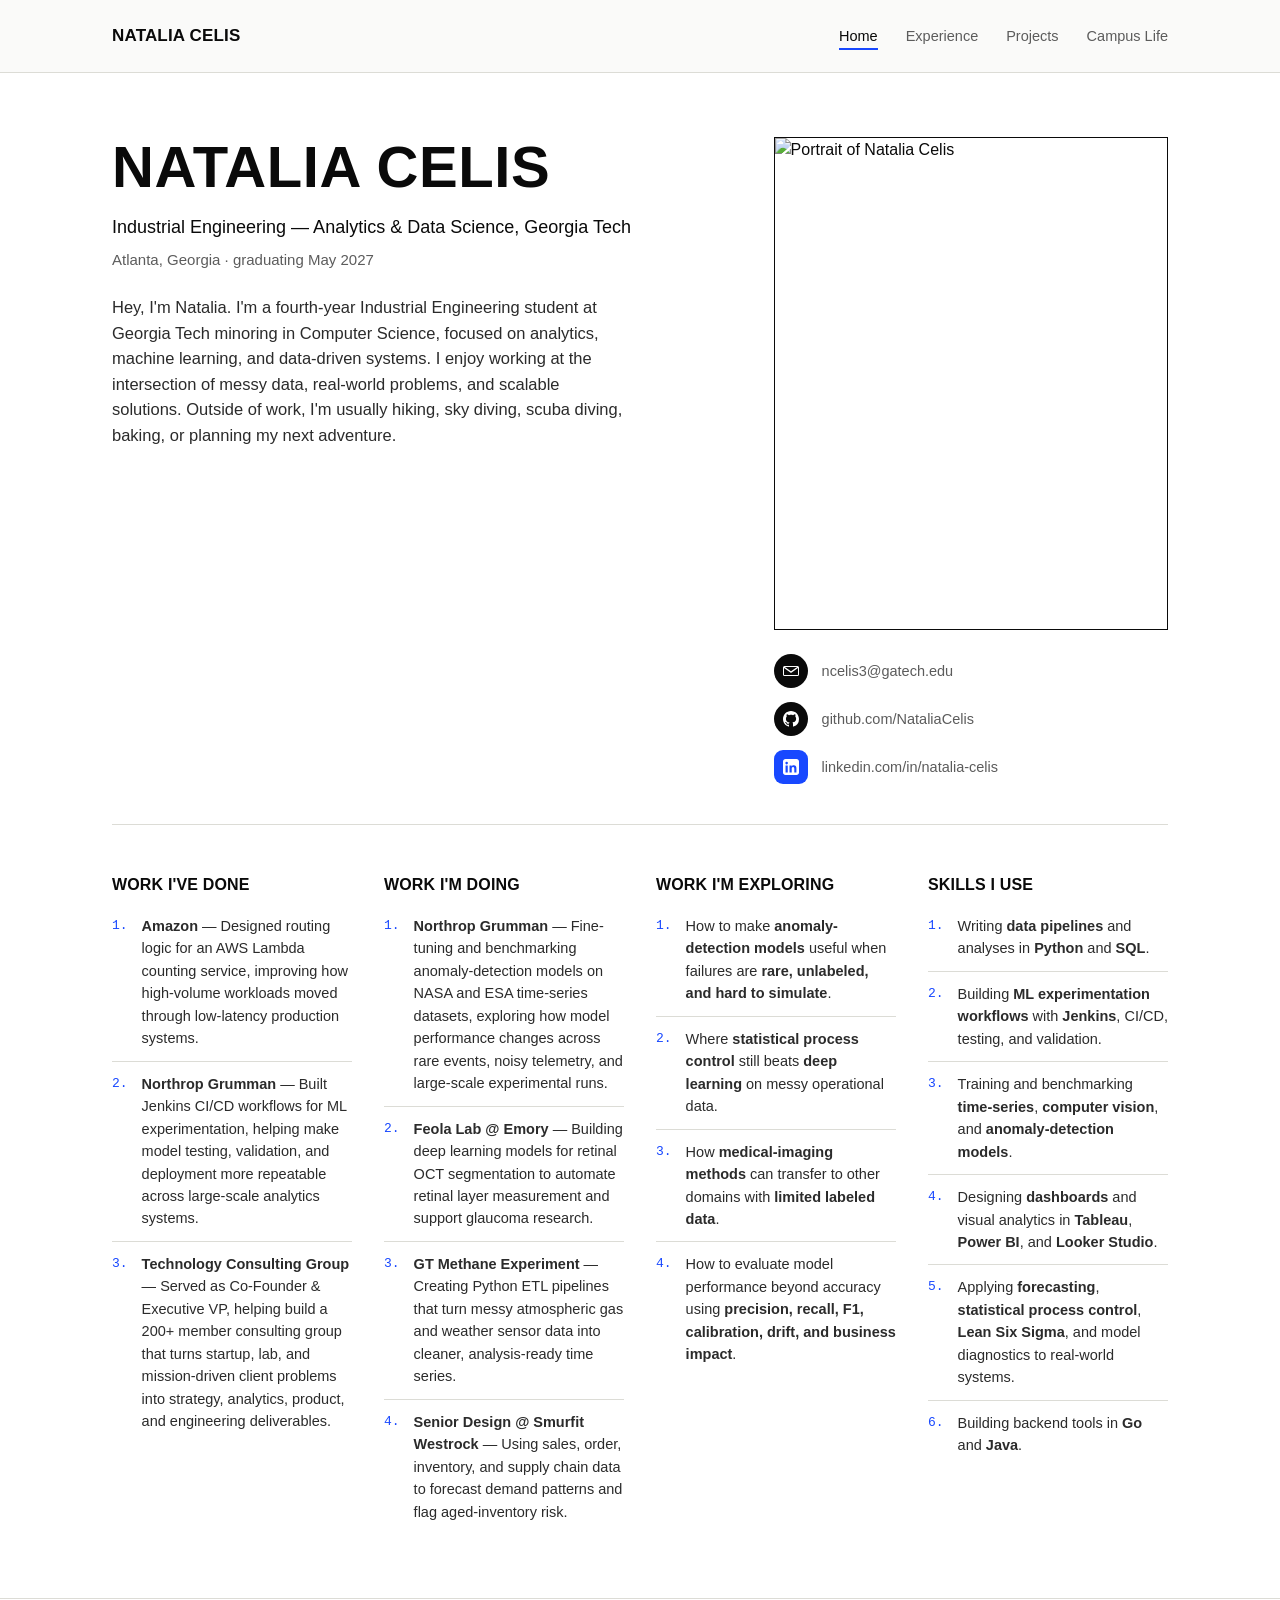
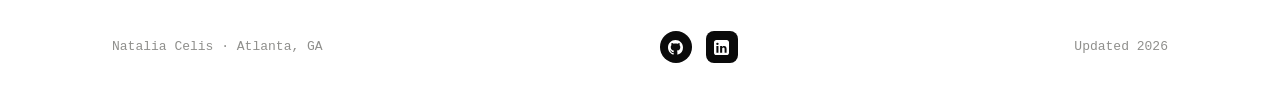
==== commit d95cf61e: "reformatting" ====
--- a/index.html
+++ b/index.html
@@ -33,10 +33,6 @@
         <p class="role-line">Industrial Engineering — Analytics &amp; Data Science, Georgia Tech</p>
         <p class="loc-line">Atlanta, Georgia · graduating May 2027</p>
         <p class="intro">Hey, I'm Natalia. I'm a fourth-year Industrial Engineering student at Georgia Tech minoring in Computer Science, focused on analytics, machine learning, and data-driven systems. I enjoy working at the intersection of messy data, real-world problems, and scalable solutions. Outside of work, I'm usually hiking, sky diving, scuba diving, baking, or planning my next adventure.</p>
-        <div class="cta-row">
-          <a class="link" href="experience.html">See my experience</a>
-          <a class="link" href="projects.html">Browse projects</a>
-        </div>
       </div>
       <div>
         <div class="headshot-frame">
@@ -44,15 +40,15 @@
         </div>
         <div class="contact-icons">
           <a href="mailto:ncelis3@gatech.edu">
-            <span class="icon"><svg viewBox="0 0 16 16" xmlns="http://www.w3.org/2000/svg"><path d="M1.5 3A1.5 1.5 0 0 0 0 4.5v7A1.5 1.5 0 0 0 1.5 13h13a1.5 1.5 0 0 0 1.5-1.5v-7A1.5 1.5 0 0 0 14.5 3h-13zm.35 1h12.3L8 8.15 1.85 4zM1 5.1l6.7 4.53a.5.5 0 0 0 .6 0L15 5.1V11.5a.5.5 0 0 1-.5.5h-13a.5.5 0 0 1-.5-.5V5.1z"/></svg></span>
+            <span class="icon"><svg viewBox="0 0 16 16" width="16" height="16" xmlns="http://www.w3.org/2000/svg"><path d="M1.5 3A1.5 1.5 0 0 0 0 4.5v7A1.5 1.5 0 0 0 1.5 13h13a1.5 1.5 0 0 0 1.5-1.5v-7A1.5 1.5 0 0 0 14.5 3h-13zm.35 1h12.3L8 8.15 1.85 4zM1 5.1l6.7 4.53a.5.5 0 0 0 .6 0L15 5.1V11.5a.5.5 0 0 1-.5.5h-13a.5.5 0 0 1-.5-.5V5.1z"/></svg></span>
             ncelis3@gatech.edu
           </a>
           <a href="https://github.com/NataliaCelis" target="_blank" rel="noopener">
-            <span class="icon"><svg viewBox="0 0 16 16" xmlns="http://www.w3.org/2000/svg"><path d="M8 0C3.58 0 0 3.58 0 8c0 3.54 2.29 6.53 5.47 7.59.4.07.55-.17.55-.38 0-.19-.01-.82-.01-1.49-2.01.37-2.53-.49-2.69-.94-.09-.23-.48-.94-.82-1.13-.28-.15-.68-.52-.01-.53.63-.01 1.08.58 1.23.82.72 1.21 1.87.87 2.33.66.07-.52.28-.87.51-1.07-1.78-.2-3.64-.89-3.64-3.95 0-.87.31-1.59.82-2.15-.08-.2-.36-1.02.08-2.12 0 0 .67-.21 2.2.82.64-.18 1.32-.27 2-.27.68 0 1.36.09 2 .27 1.53-1.04 2.2-.82 2.2-.82.44 1.1.16 1.92.08 2.12.51.56.82 1.27.82 2.15 0 3.07-1.87 3.75-3.65 3.95.29.25.54.73.54 1.48 0 1.07-.01 1.93-.01 2.2 0 .21.15.46.55.38A8.01 8.01 0 0 0 16 8c0-4.42-3.58-8-8-8z"/></svg></span>
+            <span class="icon"><svg viewBox="0 0 16 16" width="16" height="16" xmlns="http://www.w3.org/2000/svg"><path d="M8 0C3.58 0 0 3.58 0 8c0 3.54 2.29 6.53 5.47 7.59.4.07.55-.17.55-.38 0-.19-.01-.82-.01-1.49-2.01.37-2.53-.49-2.69-.94-.09-.23-.48-.94-.82-1.13-.28-.15-.68-.52-.01-.53.63-.01 1.08.58 1.23.82.72 1.21 1.87.87 2.33.66.07-.52.28-.87.51-1.07-1.78-.2-3.64-.89-3.64-3.95 0-.87.31-1.59.82-2.15-.08-.2-.36-1.02.08-2.12 0 0 .67-.21 2.2.82.64-.18 1.32-.27 2-.27.68 0 1.36.09 2 .27 1.53-1.04 2.2-.82 2.2-.82.44 1.1.16 1.92.08 2.12.51.56.82 1.27.82 2.15 0 3.07-1.87 3.75-3.65 3.95.29.25.54.73.54 1.48 0 1.07-.01 1.93-.01 2.2 0 .21.15.46.55.38A8.01 8.01 0 0 0 16 8c0-4.42-3.58-8-8-8z"/></svg></span>
             github.com/NataliaCelis
           </a>
           <a href="https://www.linkedin.com/in/natalia-celis/" target="_blank" rel="noopener">
-            <span class="icon linkedin"><svg viewBox="0 0 16 16" xmlns="http://www.w3.org/2000/svg"><path d="M13.5 0h-11C1.12 0 0 1.12 0 2.5v11C0 14.88 1.12 16 2.5 16h11c1.38 0 2.5-1.12 2.5-2.5v-11C16 1.12 14.88 0 13.5 0zM4.75 13.5h-2.2v-7h2.2v7zM3.65 5.4a1.28 1.28 0 1 1 0-2.56 1.28 1.28 0 0 1 0 2.56zM13.5 13.5h-2.2v-3.6c0-.86-.02-1.96-1.2-1.96-1.2 0-1.38.94-1.38 1.9v3.66h-2.2v-7h2.11v.96h.03c.3-.56 1.02-1.15 2.1-1.15 2.25 0 2.66 1.48 2.66 3.4v3.79z"/></svg></span>
+            <span class="icon linkedin"><svg viewBox="0 0 16 16" width="16" height="16" xmlns="http://www.w3.org/2000/svg"><path d="M13.5 0h-11C1.12 0 0 1.12 0 2.5v11C0 14.88 1.12 16 2.5 16h11c1.38 0 2.5-1.12 2.5-2.5v-11C16 1.12 14.88 0 13.5 0zM4.75 13.5h-2.2v-7h2.2v7zM3.65 5.4a1.28 1.28 0 1 1 0-2.56 1.28 1.28 0 0 1 0 2.56zM13.5 13.5h-2.2v-3.6c0-.86-.02-1.96-1.2-1.96-1.2 0-1.38.94-1.38 1.9v3.66h-2.2v-7h2.11v.96h.03c.3-.56 1.02-1.15 2.1-1.15 2.25 0 2.66 1.48 2.66 3.4v3.79z"/></svg></span>
             linkedin.com/in/natalia-celis
           </a>
         </div>
@@ -112,9 +108,9 @@
     <span class="fine">Natalia Celis · Atlanta, GA</span>
     <div class="footer-icons">
       <a href="https://github.com/NataliaCelis" target="_blank" rel="noopener" aria-label="GitHub">
-        <svg viewBox="0 0 16 16" xmlns="http://www.w3.org/2000/svg"><path d="M8 0C3.58 0 0 3.58 0 8c0 3.54 2.29 6.53 5.47 7.59.4.07.55-.17.55-.38 0-.19-.01-.82-.01-1.49-2.01.37-2.53-.49-2.69-.94-.09-.23-.48-.94-.82-1.13-.28-.15-.68-.52-.01-.53.63-.01 1.08.58 1.23.82.72 1.21 1.87.87 2.33.66.07-.52.28-.87.51-1.07-1.78-.2-3.64-.89-3.64-3.95 0-.87.31-1.59.82-2.15-.08-.2-.36-1.02.08-2.12 0 0 .67-.21 2.2.82.64-.18 1.32-.27 2-.27.68 0 1.36.09 2 .27 1.53-1.04 2.2-.82 2.2-.82.44 1.1.16 1.92.08 2.12.51.56.82 1.27.82 2.15 0 3.07-1.87 3.75-3.65 3.95.29.25.54.73.54 1.48 0 1.07-.01 1.93-.01 2.2 0 .21.15.46.55.38A8.01 8.01 0 0 0 16 8c0-4.42-3.58-8-8-8z"/></svg>
+        <svg viewBox="0 0 16 16" width="16" height="16" xmlns="http://www.w3.org/2000/svg"><path d="M8 0C3.58 0 0 3.58 0 8c0 3.54 2.29 6.53 5.47 7.59.4.07.55-.17.55-.38 0-.19-.01-.82-.01-1.49-2.01.37-2.53-.49-2.69-.94-.09-.23-.48-.94-.82-1.13-.28-.15-.68-.52-.01-.53.63-.01 1.08.58 1.23.82.72 1.21 1.87.87 2.33.66.07-.52.28-.87.51-1.07-1.78-.2-3.64-.89-3.64-3.95 0-.87.31-1.59.82-2.15-.08-.2-.36-1.02.08-2.12 0 0 .67-.21 2.2.82.64-.18 1.32-.27 2-.27.68 0 1.36.09 2 .27 1.53-1.04 2.2-.82 2.2-.82.44 1.1.16 1.92.08 2.12.51.56.82 1.27.82 2.15 0 3.07-1.87 3.75-3.65 3.95.29.25.54.73.54 1.48 0 1.07-.01 1.93-.01 2.2 0 .21.15.46.55.38A8.01 8.01 0 0 0 16 8c0-4.42-3.58-8-8-8z"/></svg>
       </a>
-      <a href="https://www.linkedin.com/in/natalia-celis/" target="_blank" rel="noopener" aria-label="LinkedIn" class="linkedin"><svg viewBox="0 0 16 16" xmlns="http://www.w3.org/2000/svg"><path d="M13.5 0h-11C1.12 0 0 1.12 0 2.5v11C0 14.88 1.12 16 2.5 16h11c1.38 0 2.5-1.12 2.5-2.5v-11C16 1.12 14.88 0 13.5 0zM4.75 13.5h-2.2v-7h2.2v7zM3.65 5.4a1.28 1.28 0 1 1 0-2.56 1.28 1.28 0 0 1 0 2.56zM13.5 13.5h-2.2v-3.6c0-.86-.02-1.96-1.2-1.96-1.2 0-1.38.94-1.38 1.9v3.66h-2.2v-7h2.11v.96h.03c.3-.56 1.02-1.15 2.1-1.15 2.25 0 2.66 1.48 2.66 3.4v3.79z"/></svg></a>
+      <a href="https://www.linkedin.com/in/natalia-celis/" target="_blank" rel="noopener" aria-label="LinkedIn" class="linkedin"><svg viewBox="0 0 16 16" width="16" height="16" xmlns="http://www.w3.org/2000/svg"><path d="M13.5 0h-11C1.12 0 0 1.12 0 2.5v11C0 14.88 1.12 16 2.5 16h11c1.38 0 2.5-1.12 2.5-2.5v-11C16 1.12 14.88 0 13.5 0zM4.75 13.5h-2.2v-7h2.2v7zM3.65 5.4a1.28 1.28 0 1 1 0-2.56 1.28 1.28 0 0 1 0 2.56zM13.5 13.5h-2.2v-3.6c0-.86-.02-1.96-1.2-1.96-1.2 0-1.38.94-1.38 1.9v3.66h-2.2v-7h2.11v.96h.03c.3-.56 1.02-1.15 2.1-1.15 2.25 0 2.66 1.48 2.66 3.4v3.79z"/></svg></a>
     </div>
     <span class="fine">Updated 2026</span>
   </div>
--- a/css/style.css
+++ b/css/style.css
@@ -415,17 +415,18 @@
 .contact-icons .icon.linkedin svg{ fill:var(--white); }
 
 /* ---------- Footer social icons ---------- */
-.footer-icons{ display:flex; gap:12px; }
+.footer-icons{ display:flex; flex-direction:row; align-items:center; gap:14px; }
 .footer-icons a{
-  width:26px; height:26px; border-radius:50%;
+  width:32px; height:32px; border-radius:50%;
   background:var(--black);
   display:flex; align-items:center; justify-content:center;
+  flex-shrink:0;
   transition:background .15s ease, transform .15s ease;
 }
 .footer-icons a:hover{ background:var(--blue); transform:translateY(-2px); }
-.footer-icons a svg{ width:12px; height:12px; fill:var(--white); }
+.footer-icons a svg{ width:15px; height:15px; fill:var(--white); flex-shrink:0; }
 .footer-icons a.linkedin{
-  border-radius:7px;
+  border-radius:8px;
 }
 
 footer.site-footer{
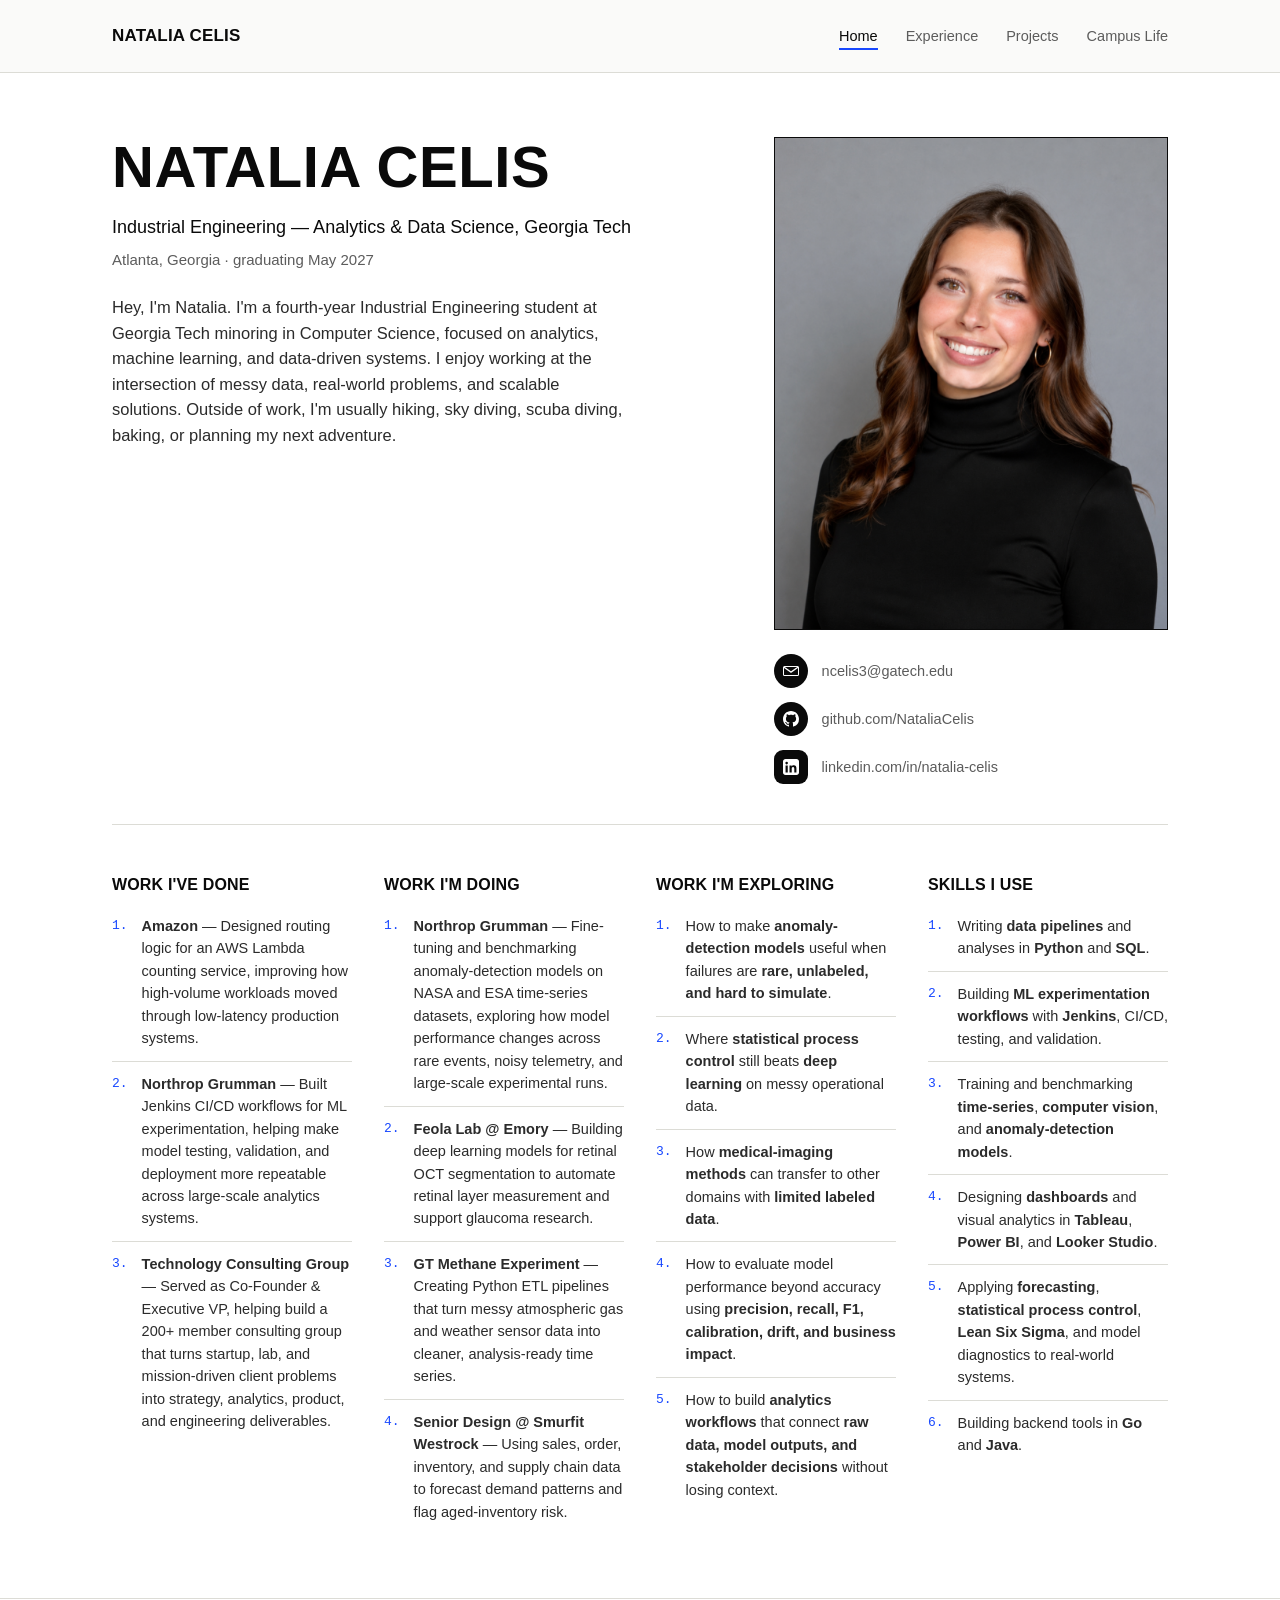
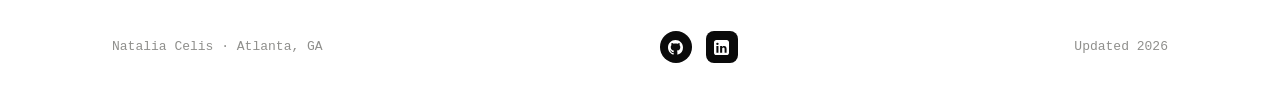
==== commit 37a63f38: "added pictures" ====
--- a/index.html
+++ b/index.html
@@ -5,6 +5,7 @@
   <meta name="viewport" content="width=device-width, initial-scale=1.0">
   <title>Natalia Celis — Industrial Engineering, Analytics &amp; Data</title>
   <meta name="description" content="Natalia Celis — Industrial Engineering student at Georgia Tech, concentrating in Analytics and Data Science. Data analytics experience at Northrop Grumman, Amazon, and Emory.">
+  <link rel="icon" type="image/svg+xml" href="images/favicon.svg">
   <link rel="stylesheet" href="css/style.css">
 </head>
 <body>
@@ -36,7 +37,7 @@
       </div>
       <div>
         <div class="headshot-frame">
-          <img src="images/headshot-placeholder.svg" alt="Portrait of Natalia Celis">
+          <img src="images/headshot.PNG" alt="Portrait of Natalia Celis">
         </div>
         <div class="contact-icons">
           <a href="mailto:ncelis3@gatech.edu">
@@ -83,6 +84,7 @@
             <li><span class="idx">2.</span><span>Where <strong>statistical process control</strong> still beats <strong>deep learning</strong> on messy operational data.</span></li>
             <li><span class="idx">3.</span><span>How <strong>medical-imaging methods</strong> can transfer to other domains with <strong>limited labeled data</strong>.</span></li>
             <li><span class="idx">4.</span><span>How to evaluate model performance beyond accuracy using <strong>precision, recall, F1, calibration, drift, and business impact</strong>.</span></li>
+            <li><span class="idx">5.</span><span>How to build <strong>analytics workflows</strong> that connect <strong>raw data, model outputs, and stakeholder decisions</strong> without losing context.</span></li>
           </ul>
         </div>
 
--- a/css/style.css
+++ b/css/style.css
@@ -152,9 +152,10 @@
   width:56px; height:56px; border-radius:12px;
   background:var(--white); border:1px solid var(--line);
   display:flex; align-items:center; justify-content:center;
-  font-family:var(--mono); font-weight:600; font-size:13px; color:var(--blue);
+  overflow:hidden;
   transition:transform .25s ease, background .25s ease;
 }
+.row .logo img{ width:100%; height:100%; object-fit:cover; }
 .row:hover .logo{ transform:rotate(-3deg) scale(1.05); background:var(--blue-tint); }
 .row .rail{
   font-family:var(--mono); font-size:12.5px; color:var(--gray);
@@ -410,7 +411,7 @@
 .contact-icons a:hover .icon{ transform:scale(1.08); }
 .contact-icons .icon svg{ width:16px; height:16px; fill:var(--white); }
 .contact-icons .icon.linkedin{
-  background:var(--blue); border-radius:9px;
+  background:var(--black); border-radius:9px;
 }
 .contact-icons .icon.linkedin svg{ fill:var(--white); }
 
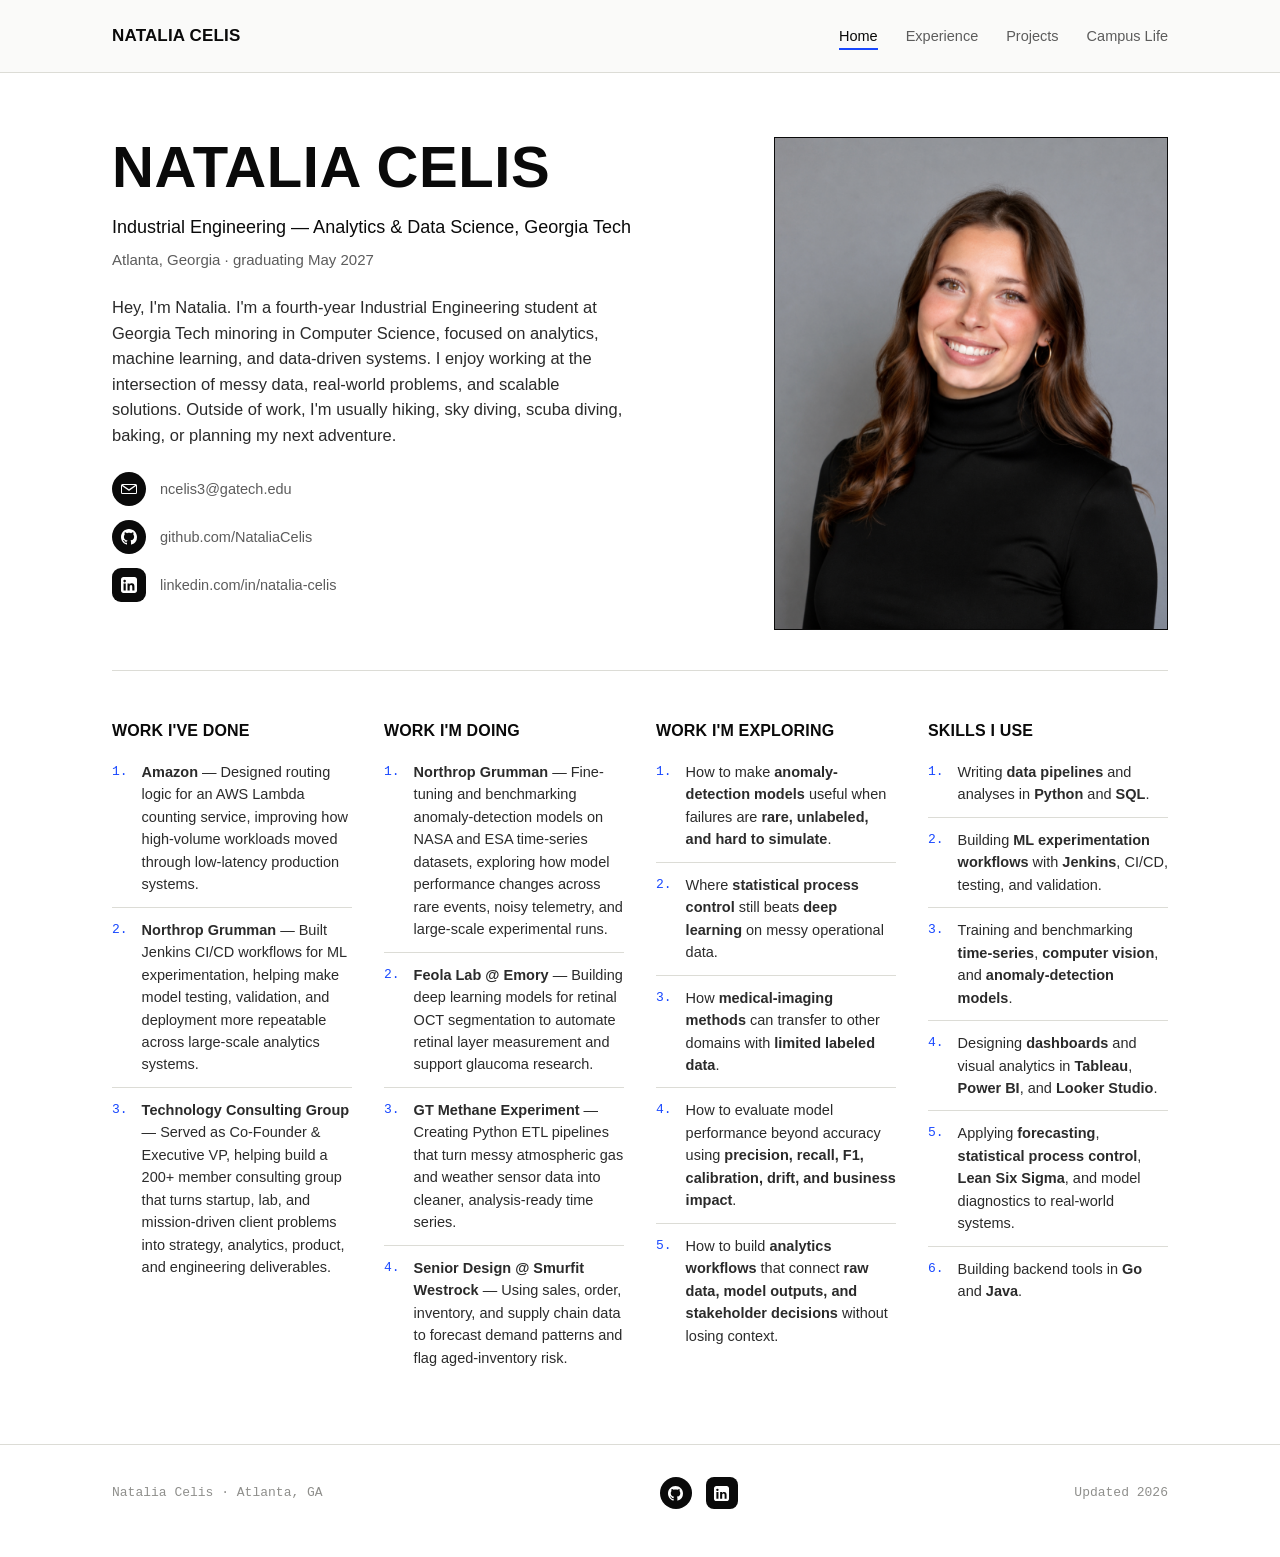
==== commit ec91c81b: "changed image boxes" ====
--- a/index.html
+++ b/index.html
@@ -34,11 +34,6 @@
         <p class="role-line">Industrial Engineering — Analytics &amp; Data Science, Georgia Tech</p>
         <p class="loc-line">Atlanta, Georgia · graduating May 2027</p>
         <p class="intro">Hey, I'm Natalia. I'm a fourth-year Industrial Engineering student at Georgia Tech minoring in Computer Science, focused on analytics, machine learning, and data-driven systems. I enjoy working at the intersection of messy data, real-world problems, and scalable solutions. Outside of work, I'm usually hiking, sky diving, scuba diving, baking, or planning my next adventure.</p>
-      </div>
-      <div>
-        <div class="headshot-frame">
-          <img src="images/headshot.PNG" alt="Portrait of Natalia Celis">
-        </div>
         <div class="contact-icons">
           <a href="mailto:ncelis3@gatech.edu">
             <span class="icon"><svg viewBox="0 0 16 16" width="16" height="16" xmlns="http://www.w3.org/2000/svg"><path d="M1.5 3A1.5 1.5 0 0 0 0 4.5v7A1.5 1.5 0 0 0 1.5 13h13a1.5 1.5 0 0 0 1.5-1.5v-7A1.5 1.5 0 0 0 14.5 3h-13zm.35 1h12.3L8 8.15 1.85 4zM1 5.1l6.7 4.53a.5.5 0 0 0 .6 0L15 5.1V11.5a.5.5 0 0 1-.5.5h-13a.5.5 0 0 1-.5-.5V5.1z"/></svg></span>
@@ -52,6 +47,11 @@
             <span class="icon linkedin"><svg viewBox="0 0 16 16" width="16" height="16" xmlns="http://www.w3.org/2000/svg"><path d="M13.5 0h-11C1.12 0 0 1.12 0 2.5v11C0 14.88 1.12 16 2.5 16h11c1.38 0 2.5-1.12 2.5-2.5v-11C16 1.12 14.88 0 13.5 0zM4.75 13.5h-2.2v-7h2.2v7zM3.65 5.4a1.28 1.28 0 1 1 0-2.56 1.28 1.28 0 0 1 0 2.56zM13.5 13.5h-2.2v-3.6c0-.86-.02-1.96-1.2-1.96-1.2 0-1.38.94-1.38 1.9v3.66h-2.2v-7h2.11v.96h.03c.3-.56 1.02-1.15 2.1-1.15 2.25 0 2.66 1.48 2.66 3.4v3.79z"/></svg></span>
             linkedin.com/in/natalia-celis
           </a>
+        </div>
+      </div>
+      <div>
+        <div class="headshot-frame">
+          <img src="images/headshot.PNG" alt="Portrait of Natalia Celis">
         </div>
       </div>
     </section>
--- a/css/style.css
+++ b/css/style.css
@@ -152,10 +152,10 @@
   width:56px; height:56px; border-radius:12px;
   background:var(--white); border:1px solid var(--line);
   display:flex; align-items:center; justify-content:center;
-  overflow:hidden;
+  overflow:hidden; padding:5px;
   transition:transform .25s ease, background .25s ease;
 }
-.row .logo img{ width:100%; height:100%; object-fit:cover; }
+.row .logo img{ max-width:100%; max-height:100%; width:auto; height:auto; object-fit:contain; }
 .row:hover .logo{ transform:rotate(-3deg) scale(1.05); background:var(--blue-tint); }
 .row .rail{
   font-family:var(--mono); font-size:12.5px; color:var(--gray);
@@ -281,6 +281,7 @@
   border-radius:18px; overflow:hidden;
   border:1px solid var(--line);
   background:var(--white);
+  cursor:zoom-in;
 }
 .project-card .card-image img{ width:100%; height:100%; object-fit:cover; transition:transform .35s ease; }
 .project-card:hover .card-image img{ transform:scale(1.08); }
@@ -380,6 +381,7 @@
 .collage img{
   width:100%; height:100%; object-fit:cover; border-radius:10px;
   transition:transform .3s ease;
+  cursor:zoom-in;
 }
 .collage img:hover{ transform:scale(1.04); }
 .collage img:only-child{ grid-column:1/-1; grid-row:1/4; border-radius:14px; }
@@ -389,6 +391,28 @@
   .club{ grid-template-columns:1fr; }
   .collage{ grid-auto-rows:110px; max-width:360px; }
 }
+
+/* ---------- Lightbox (click-to-enlarge project images) ---------- */
+.lightbox-overlay{
+  position:fixed; inset:0; background:rgba(10,10,10,0.9);
+  display:flex; align-items:center; justify-content:center;
+  z-index:100; opacity:0; pointer-events:none;
+  transition:opacity .2s ease;
+}
+.lightbox-overlay.open{ opacity:1; pointer-events:auto; }
+.lightbox-overlay img{
+  max-width:88vw; max-height:82vh;
+  border-radius:12px;
+  box-shadow:0 20px 60px rgba(0,0,0,0.4);
+}
+.lightbox-close{
+  position:absolute; top:24px; right:28px;
+  color:var(--white); font-family:var(--mono); font-size:13px;
+  border:1px solid rgba(255,255,255,0.4); border-radius:999px;
+  padding:7px 16px; cursor:pointer;
+  transition:background .15s ease;
+}
+.lightbox-close:hover{ background:rgba(255,255,255,0.12); }
 
 /* ---------- Scroll reveal ---------- */
 .reveal{ opacity:0; transform:translateY(16px); transition:opacity .5s ease, transform .5s ease; }
